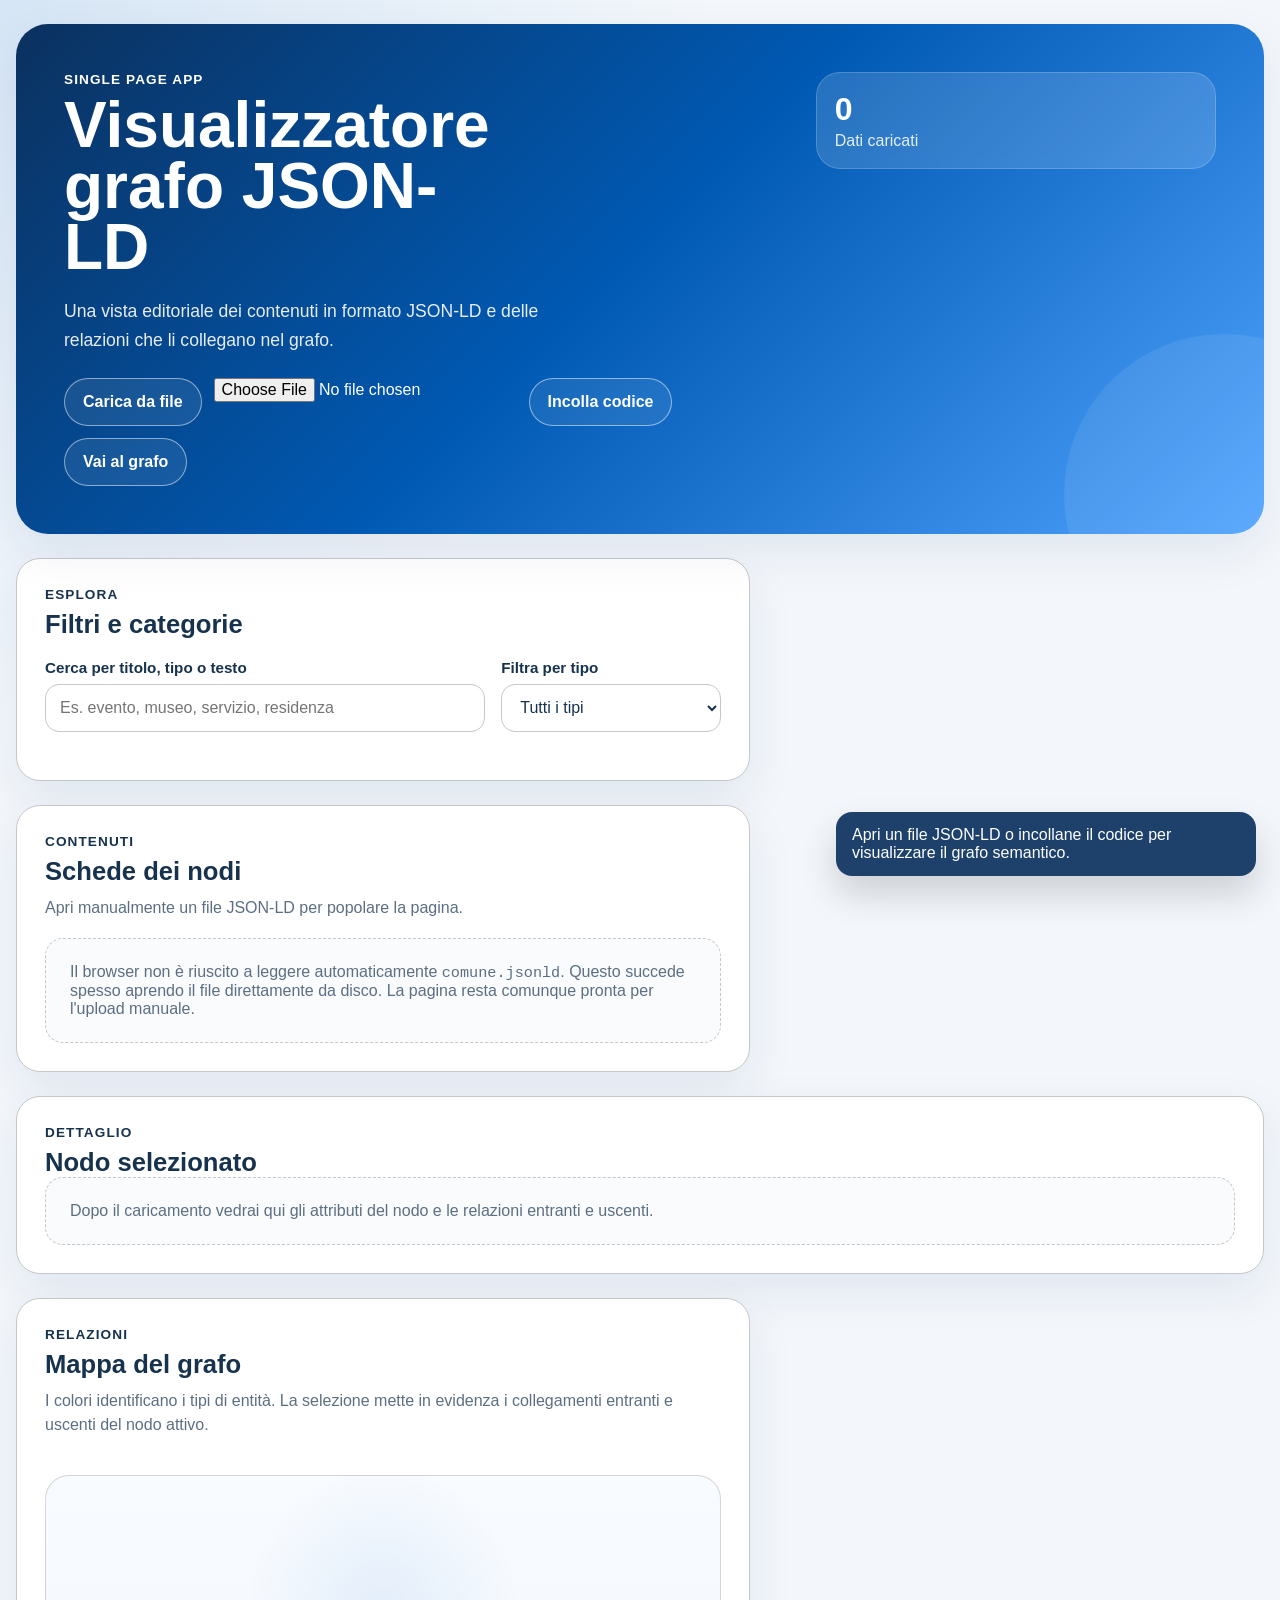
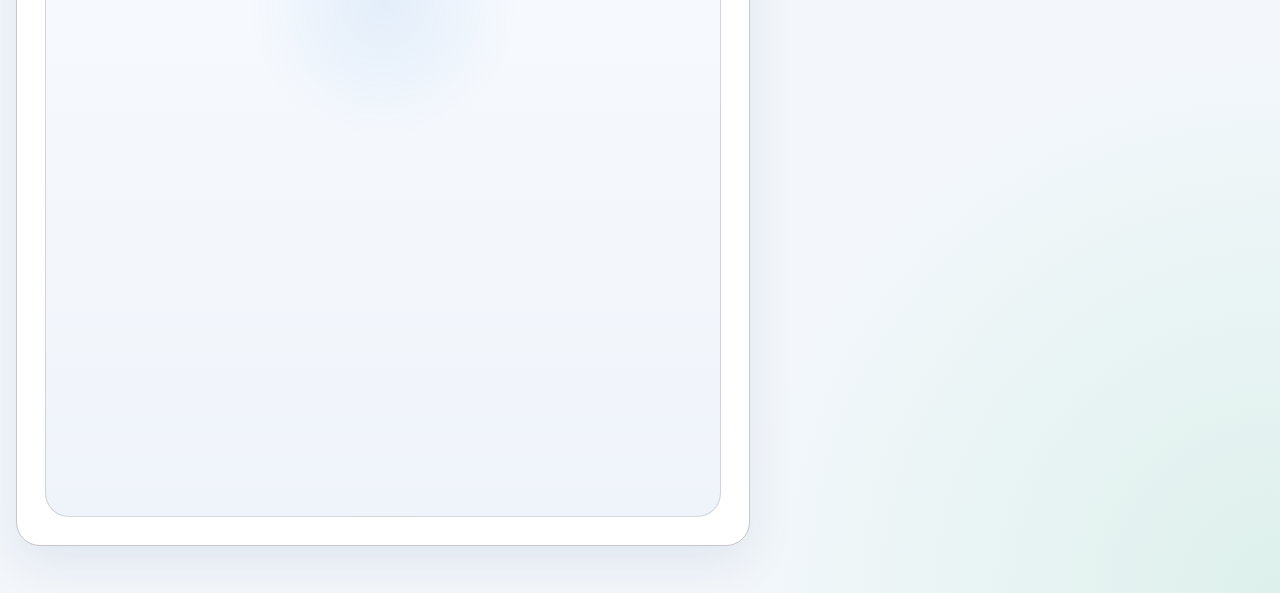
==== index.html @ d9976144 "feat: URL, load from file, paste" ====
<!doctype html>
<html lang="it">
  <head>
    <meta charset="UTF-8" />
    <meta name="viewport" content="width=device-width, initial-scale=1.0" />
    <title>Visualizzatore grafo JSON-LD</title>
    <link rel="stylesheet" href="./styles.css" />
  </head>
  <body>
    <div class="page-shell">
      <header class="hero" aria-labelledby="page-title">
        <div class="hero__content">
          <p class="eyebrow">Single page app</p>
          <h1 id="page-title">Visualizzatore grafo JSON-LD</h1>
          <p class="hero__lead">
            Una vista editoriale dei contenuti in formato JSON-LD e
            delle relazioni che li collegano nel grafo.
          </p>

          <div class="hero__actions">
            <label class="ghost-button" for="file-picker">
              Carica da file
            </label>
            <input
              id="file-picker"
              type="file"
              accept=".json,.jsonld,application/ld+json"
            />
            <button type="button" id="paste-btn" class="ghost-button">Incolla codice</button>
            <a class="ghost-link" href="#graph-panel">Vai al grafo</a>
          </div>
        </div>

        <div class="hero__stats" id="stats-panel" aria-live="polite"></div>
      </header>

      <main class="layout">
        <section class="panel panel--filters" aria-labelledby="filters-title">
          <div class="section-heading">
            <p class="section-kicker">Esplora</p>
            <h2 id="filters-title">Filtri e categorie</h2>
          </div>

          <div class="toolbar">
            <label class="field">
              <span class="field__label">Cerca per titolo, tipo o testo</span>
              <input
                id="search-input"
                type="search"
                placeholder="Es. evento, museo, servizio, residenza"
              />
            </label>

            <label class="field">
              <span class="field__label">Filtra per tipo</span>
              <select id="type-filter">
                <option value="all">Tutti i tipi</option>
              </select>
            </label>
          </div>

          <div class="type-pills" id="type-pills"></div>
        </section>

        <section class="panel panel--list" aria-labelledby="list-title">
          <div class="section-heading">
            <p class="section-kicker">Contenuti</p>
            <h2 id="list-title">Schede dei nodi</h2>
          </div>

          <p class="panel__intro" id="results-summary"></p>
          <ul class="card-grid" id="node-list"></ul>
        </section>

        <section
          class="panel panel--detail"
          aria-labelledby="detail-title"
          id="detail-panel"
        >
          <div class="section-heading">
            <p class="section-kicker">Dettaglio</p>
            <h2 id="detail-title">Nodo selezionato</h2>
          </div>

          <div id="node-detail" class="detail-empty">
            Seleziona una scheda o un nodo nel grafo per vedere attributi e
            collegamenti.
          </div>
        </section>

        <section
          class="panel panel--graph"
          aria-labelledby="graph-title"
          id="graph-panel"
        >
          <div class="section-heading">
            <p class="section-kicker">Relazioni</p>
            <h2 id="graph-title">Mappa del grafo</h2>
          </div>

          <p class="panel__intro">
            I colori identificano i tipi di entità. La selezione mette in
            evidenza i collegamenti entranti e uscenti del nodo attivo.
          </p>

          <div class="graph-legend" id="graph-legend"></div>
          <div class="graph-stage">
            <svg
              id="graph-svg"
              viewBox="0 0 960 640"
              role="img"
              aria-label="Visualizzazione delle connessioni del grafo JSON-LD"
            ></svg>
          </div>
        </section>
      </main>

      <div class="toast" id="app-status" aria-live="polite"></div>

      <dialog id="paste-dialog" class="panel paste-modal" aria-labelledby="paste-modal-title">
        <div class="section-heading">
          <h2 id="paste-modal-title">Incolla JSON-LD</h2>
        </div>
        <p class="panel__intro" style="margin-bottom: 16px;">
          Incollando il codice, verrà compresso e aggiunto all'URL per permetterti di condividerlo facilmente con altri copiando il link.
        </p>
        <textarea id="paste-textarea" rows="12" placeholder="Copia e incolla qui il codice sorgente del JSON-LD..." aria-label="Sorgente JSON-LD"></textarea>
        <div class="paste-modal-actions">
          <button type="button" class="ghost-button ghost-button--dark" id="paste-cancel">Annulla</button>
          <button type="button" class="ghost-button" id="paste-confirm">Carica e Comprimi</button>
        </div>
      </dialog>
    </div>

    <script type="module" src="./app.js"></script>
  </body>
</html>
---- styles.css ----
:root {
  --page-bg: #f3f7fb;
  --panel-bg: #ffffff;
  --panel-border: #c5c7c9;
  --panel-shadow: 0 18px 48px rgba(0, 41, 102, 0.08);
  --text-main: #17324d;
  --text-muted: #5c6f82;
  --accent: #0066cc;
  --accent-strong: #004d99;
  --accent-soft: rgba(0, 102, 204, 0.12);
  --hero-bg: linear-gradient(135deg, #0b315f 0%, #0059b3 48%, #4fa3ff 100%);
  --radius-card: 4px;
  --radius-panel: 24px;
  --spacing-s: 16px;
  --spacing-m: 24px;
  --spacing-l: 40px;
  --spacing-xl: 56px;
  --font-display: "Titillium Web", "Segoe UI", sans-serif;
  --font-body: "Titillium Web", "Segoe UI", sans-serif;
  --font-mono: "Roboto Mono", "SFMono-Regular", monospace;
}

* {
  box-sizing: border-box;
}

html {
  scroll-behavior: smooth;
}

body {
  margin: 0;
  font-family: var(--font-body);
  color: var(--text-main);
  background:
    radial-gradient(circle at top left, rgba(0, 102, 204, 0.12), transparent 28%),
    radial-gradient(circle at bottom right, rgba(121, 210, 166, 0.18), transparent 22%),
    var(--page-bg);
}

button,
input,
select {
  font: inherit;
}

button {
  cursor: pointer;
}

code {
  font-family: var(--font-mono);
  font-size: 0.95em;
}

.page-shell {
  width: min(1440px, calc(100% - 32px));
  margin: 24px auto 48px;
}

.hero {
  display: grid;
  grid-template-columns: minmax(0, 1.6fr) minmax(320px, 0.9fr);
  gap: var(--spacing-l);
  padding: clamp(28px, 4vw, 48px);
  border-radius: 32px;
  color: #ffffff;
  background: var(--hero-bg);
  box-shadow: var(--panel-shadow);
  overflow: hidden;
  position: relative;
}

.hero::after {
  content: "";
  position: absolute;
  inset: auto -120px -120px auto;
  width: 320px;
  height: 320px;
  border-radius: 50%;
  background: rgba(255, 255, 255, 0.08);
}

.hero__content {
  position: relative;
  z-index: 1;
}

.eyebrow,
.section-kicker {
  margin: 0 0 8px;
  font-size: 0.85rem;
  font-weight: 700;
  letter-spacing: 0.08em;
  text-transform: uppercase;
}

.hero h1 {
  margin: 0;
  font-family: var(--font-display);
  font-size: clamp(2.2rem, 5vw, 4.2rem);
  line-height: 0.95;
  max-width: 12ch;
}

.hero__lead {
  margin: 20px 0 0;
  max-width: 54ch;
  font-size: 1.1rem;
  line-height: 1.6;
  color: rgba(255, 255, 255, 0.9);
}

.hero__actions {
  display: flex;
  flex-wrap: wrap;
  gap: 12px;
  margin-top: 24px;
}

.ghost-button.ghost-button--dark {
  border-color: var(--panel-border);
  color: var(--text-main);
  background: transparent;
}

.ghost-button.ghost-button--dark:hover,
.ghost-button.ghost-button--dark:focus-visible {
  background: #f3f7fb;
  border-color: var(--text-muted);
}

.paste-modal {
  max-width: 640px;
  width: calc(100% - 32px);
  margin: auto;
  padding: 32px;
}

.paste-modal::backdrop {
  background: rgba(11, 49, 95, 0.4);
  backdrop-filter: blur(4px);
}

#paste-textarea {
  width: 100%;
  resize: vertical;
  margin-bottom: 24px;
  font-family: var(--font-mono);
  font-size: 0.9rem;
  padding: 16px;
  border: 1px solid var(--panel-border);
  border-radius: 12px;
  background: #f8fbff;
  color: var(--text-main);
  line-height: 1.4;
}

#paste-textarea:focus-visible {
  outline: 3px solid rgba(0, 102, 204, 0.18);
  outline-offset: 2px;
  border-color: var(--accent);
}

.paste-modal-actions {
  display: flex;
  gap: 12px;
  justify-content: flex-end;
}

.paste-modal-actions .ghost-button {
  background: var(--accent);
  border-color: transparent;
}

.paste-modal-actions .ghost-button:hover,
.paste-modal-actions .ghost-button:focus-visible {
  background: var(--accent-strong);
  transform: translateY(-1px);
}

.paste-modal-actions .ghost-button--dark {
  background: transparent;
  border-color: var(--panel-border);
  color: var(--text-main);
}

.paste-modal-actions .ghost-button--dark:hover {
  background: #f8f9fa;
  border-color: #a4abb3;
}

.ghost-button,
.ghost-link {
  display: inline-flex;
  align-items: center;
  justify-content: center;
  min-height: 48px;
  padding: 0 18px;
  border-radius: 999px;
  border: 1px solid rgba(255, 255, 255, 0.5);
  color: #ffffff;
  background: rgba(255, 255, 255, 0.08);
  text-decoration: none;
  font-weight: 600;
  transition:
    transform 180ms ease,
    background 180ms ease,
    border-color 180ms ease;
}

.ghost-button:hover,
.ghost-button:focus-visible,
.ghost-link:hover,
.ghost-link:focus-visible {
  transform: translateY(-1px);
  background: rgba(255, 255, 255, 0.16);
  border-color: rgba(255, 255, 255, 0.85);
}

.hero__stats {
  position: relative;
  z-index: 1;
  display: grid;
  gap: 14px;
  align-content: start;
}

.stat-card {
  padding: 18px;
  border-radius: 24px;
  background: rgba(255, 255, 255, 0.14);
  backdrop-filter: blur(6px);
  border: 1px solid rgba(255, 255, 255, 0.18);
}

.stat-card__value {
  display: block;
  font-size: 2rem;
  font-weight: 700;
}

.stat-card__label {
  display: block;
  margin-top: 4px;
  color: rgba(255, 255, 255, 0.88);
}

.layout {
  display: grid;
  grid-template-columns: minmax(0, 1.2fr) minmax(320px, 0.8fr);
  gap: 24px;
  margin-top: 24px;
}

.panel {
  background: var(--panel-bg);
  border: 1px solid var(--panel-border);
  border-radius: var(--radius-panel);
  box-shadow: var(--panel-shadow);
  padding: 28px;
}

.panel--filters,
.panel--list,
.panel--graph {
  grid-column: 1;
}

.panel--detail {
  grid-column: 1 / -1;
  align-self: start;
}

.section-heading h2 {
  margin: 0;
  font-size: 1.6rem;
}

.panel__intro {
  margin: 10px 0 0;
  color: var(--text-muted);
  line-height: 1.5;
}

.toolbar {
  display: grid;
  grid-template-columns: minmax(0, 1.6fr) minmax(220px, 0.8fr);
  gap: 16px;
  margin-top: 20px;
}

.field {
  display: grid;
  gap: 8px;
}

.field__label {
  font-size: 0.95rem;
  font-weight: 600;
}

.field input,
.field select {
  min-height: 48px;
  padding: 0 14px;
  border: 1px solid var(--panel-border);
  border-radius: 14px;
  background: #ffffff;
  color: var(--text-main);
}

.field input:focus-visible,
.field select:focus-visible {
  outline: 3px solid rgba(0, 102, 204, 0.18);
  outline-offset: 2px;
  border-color: var(--accent);
}

.type-pills,
.graph-legend {
  display: flex;
  flex-wrap: wrap;
  gap: 10px;
  margin-top: 20px;
}

.type-pill,
.legend-chip {
  display: inline-flex;
  align-items: center;
  gap: 10px;
  padding: 10px 14px;
  border-radius: 999px;
  border: 1px solid var(--panel-border);
  background: #f8fbff;
  color: var(--text-main);
}

.legend-chip--flow {
  font-weight: 700;
}

.legend-line {
  display: inline-block;
  width: 18px;
  height: 0;
  border-top: 3px solid currentColor;
  position: relative;
}

.legend-line::after {
  content: "";
  position: absolute;
  right: -2px;
  top: -5px;
  border-top: 5px solid transparent;
  border-bottom: 5px solid transparent;
  border-left: 8px solid currentColor;
}

.legend-chip--incoming {
  color: #c62828;
}

.legend-chip--outgoing {
  color: #00796b;
}

.legend-chip--neutral {
  color: #5c6f82;
}

.type-pill {
  transition:
    transform 160ms ease,
    border-color 160ms ease,
    box-shadow 160ms ease;
}

.type-pill:hover,
.type-pill:focus-visible,
.type-pill.is-active {
  transform: translateY(-1px);
  border-color: var(--accent);
  box-shadow: 0 10px 24px rgba(0, 102, 204, 0.12);
}

.swatch {
  width: 12px;
  height: 12px;
  border-radius: 50%;
  flex: none;
}

#results-summary {
  margin: 10px 0 18px;
  color: var(--text-muted);
}

.card-grid {
  display: grid;
  grid-template-columns: repeat(auto-fit, minmax(240px, 1fr));
  gap: 16px;
  list-style: none;
  padding: 0;
  margin: 0;
}

.entity-card {
  display: grid;
  gap: 14px;
  width: 100%;
  min-height: 210px;
  padding: 20px;
  border: 1px solid var(--panel-border);
  border-top-width: 6px;
  border-radius: 18px;
  background: #ffffff;
  text-align: left;
  color: var(--text-main);
  transition:
    transform 180ms ease,
    box-shadow 180ms ease,
    border-color 180ms ease;
}

.entity-card:hover,
.entity-card:focus-visible,
.entity-card.is-selected {
  transform: translateY(-2px);
  box-shadow: 0 18px 32px rgba(23, 50, 77, 0.12);
  border-color: rgba(0, 102, 204, 0.35);
}

.entity-card__eyebrow {
  display: flex;
  align-items: center;
  gap: 10px;
  font-size: 0.9rem;
  color: var(--text-muted);
}

.entity-card__title {
  margin: 0;
  font-size: 1.22rem;
  line-height: 1.2;
}

.entity-card__summary {
  margin: 0;
  color: var(--text-muted);
  line-height: 1.55;
}

.entity-card__meta {
  display: flex;
  flex-wrap: wrap;
  gap: 8px;
  margin-top: auto;
}

.meta-chip {
  display: inline-flex;
  align-items: center;
  min-height: 32px;
  padding: 0 10px;
  border-radius: 999px;
  background: #eef4fb;
  color: var(--text-main);
  font-size: 0.88rem;
}

.detail-empty,
.empty-state {
  padding: 24px;
  border: 1px dashed var(--panel-border);
  border-radius: 18px;
  color: var(--text-muted);
  background: #f9fbfd;
}

.detail-header {
  display: grid;
  gap: 10px;
}

.detail-header h3 {
  margin: 0;
  font-size: 1.6rem;
  line-height: 1.15;
}

.detail-header code {
  color: var(--text-muted);
  word-break: break-all;
}

.detail-header__top {
  display: flex;
  align-items: center;
  justify-content: space-between;
  gap: 12px;
}

.source-toggle {
  display: inline-flex;
  align-items: center;
  padding: 5px 11px;
  border-radius: 999px;
  border: 1px solid var(--panel-border);
  background: #f0f4fa;
  color: var(--text-muted);
  font-family: var(--font-mono);
  font-size: 0.82rem;
  font-weight: 700;
  white-space: nowrap;
  transition:
    background 160ms ease,
    color 160ms ease,
    border-color 160ms ease;
}

.source-toggle:hover,
.source-toggle:focus-visible {
  background: #e0eaf8;
  border-color: var(--accent);
  color: var(--accent-strong);
}

.source-toggle.is-active {
  background: var(--accent);
  border-color: var(--accent);
  color: #ffffff;
}

.source-box {
  background: #0b1829;
  border-color: #1e2f45;
}

.source-box h4 {
  color: rgba(255, 255, 255, 0.55);
}

.source-pre {
  margin: 0;
  padding: 0;
  font-family: var(--font-mono);
  font-size: 0.82rem;
  line-height: 1.65;
  color: #a8d8ea;
  white-space: pre-wrap;
  word-break: break-all;
  overflow-x: hidden;
  max-height: 420px;
  overflow-y: auto;
}

.rel-card__band {
  flex-direction: column;
  gap: 6px;
}

.predicate-link {
  font-size: 0.85rem;
  font-weight: 600;
  color: var(--accent-strong);
  text-align: center;
  line-height: 1.25;
  text-decoration: none;
}

.predicate-link:hover,
.predicate-link:focus-visible {
  text-decoration: underline;
}

.term-link-icon {
  display: inline-block;
  margin-left: 4px;
  font-size: 0.8em;
  opacity: 0.55;
  text-decoration: none;
  vertical-align: middle;
  transition: opacity 150ms ease;
}

.term-link-icon:hover,
.term-link-icon:focus-visible {
  opacity: 1;
  text-decoration: none;
}

.source-toggle--inline {
  padding: 3px 7px;
  font-size: 0.74rem;
  margin-top: 2px;
}

.rel-card__source {
  border-top: 1px solid #1e2f45;
  background: #0b1829;
  border-radius: 0 0 12px 12px;
  padding: 12px 16px;
}

.rel-card__source .source-pre {
  max-height: 240px;
}

.detail-flow-summary {
  display: flex;
  flex-wrap: wrap;
  gap: 10px;
}

.flow-chip {
  display: inline-flex;
  align-items: center;
  min-height: 34px;
  padding: 0 12px;
  border-radius: 999px;
  font-weight: 700;
  font-size: 0.9rem;
}

.flow-chip--incoming {
  color: #8e1e1e;
  background: rgba(198, 40, 40, 0.1);
}

.flow-chip--outgoing {
  color: #00695c;
  background: rgba(0, 121, 107, 0.12);
}

.detail-sections {
  display: grid;
  gap: 18px;
  margin-top: 20px;
}

.detail-box {
  padding: 18px;
  border-radius: 18px;
  background: #f8fbff;
  border: 1px solid rgba(197, 199, 201, 0.7);
}

.detail-box h4 {
  margin: 0 0 12px;
  font-size: 1rem;
}

.kv-list,
.relation-list {
  display: grid;
  gap: 10px;
  margin: 0;
}

.kv-item {
  display: grid;
  gap: 4px;
  padding-bottom: 10px;
  border-bottom: 1px solid rgba(197, 199, 201, 0.6);
}

.kv-item:last-child,
.relation-item:last-child {
  padding-bottom: 0;
  border-bottom: 0;
}

.kv-key,
.relation-predicate {
  font-weight: 700;
}

.kv-value,
.relation-target {
  color: var(--text-muted);
  line-height: 1.5;
}

.relation-item {
  display: grid;
  gap: 4px;
  padding-bottom: 10px;
  border-bottom: 1px solid rgba(197, 199, 201, 0.6);
}

.smart-viewer {
  display: grid;
  grid-template-columns: 1fr 1.4fr 1fr;
  gap: 24px;
  align-items: start;
  margin-top: 16px;
}

.smart-column h4 {
  margin: 0 0 16px;
  font-size: 1rem;
}

.relation-cards {
  display: flex;
  flex-direction: column;
  gap: 12px;
}

.rel-card {
  background: #ffffff;
  border: 1px solid var(--panel-border);
  border-radius: 12px;
  overflow: hidden;
  transition: box-shadow 150ms ease;
}

.rel-card--incoming {
  border-right-width: 6px;
  border-left-width: 1px;
}

.rel-card--outgoing {
  border-left-width: 6px;
  border-right-width: 1px;
}

.rel-card:hover {
  box-shadow: 0 6px 16px rgba(0, 0, 0, 0.06);
}

.rel-card__summary {
  padding: 0;
  cursor: pointer;
  list-style: none; /* Hide default arrow */
  display: flex;
  align-items: stretch;
  min-height: 60px;
}

.rel-card__summary::-webkit-details-marker {
  display: none;
}

.rel-card__main {
  flex: 1 1 auto;
  padding: 12px 16px;
  display: flex;
  flex-direction: column;
  justify-content: center;
  gap: 2px;
}

.rel-card__header {
  display: flex;
  flex-wrap: wrap;
  align-items: baseline;
  gap: 6px;
}

.rel-card--outgoing .rel-card__header {
  justify-content: flex-end;
}

.rel-card__title {
  font-weight: 700;
  font-size: 1.05rem;
  color: var(--text-main);
}

button.relation-button.rel-card__title {
  background: transparent;
  border: none;
  padding: 0;
  font-family: inherit;
  cursor: pointer;
  text-align: inherit;
}

button.relation-button.rel-card__title:hover,
button.relation-button.rel-card__title:focus-visible {
  text-decoration: underline;
  color: var(--accent-strong);
}

.rel-card__type {
  font-size: 0.82rem;
  color: var(--text-muted);
}

.rel-card__band {
  flex: 0 0 auto;
  min-width: 110px;
  max-width: 140px;
  padding: 12px;
  display: flex;
  align-items: center;
  justify-content: center;
  background: #f8f9fa;
  border-left: 1px solid var(--panel-border);
}

.rel-card--outgoing .rel-card__band {
  border-left: none;
  border-right: 1px solid var(--panel-border);
}

.rel-card__predicate {
  font-size: 0.85rem;
  font-weight: 600;
  color: #17324d;
  text-align: center;
  line-height: 1.25;
}

.rel-card__desc {
  margin: 6px 0 0;
  font-size: 0.88rem;
  color: var(--text-muted);
  line-height: 1.45;
  display: -webkit-box;
  -webkit-line-clamp: 2;
  line-clamp: 2;
  -webkit-box-orient: vertical;
  overflow: hidden;
  text-align: left;
}

.rel-card--outgoing .rel-card__desc {
  text-align: right;
}

.rel-card.is-expanded .rel-card__desc {
  -webkit-line-clamp: unset;
  line-clamp: unset;
}

@keyframes slideInFromLeft {
  from { opacity: 0; transform: translateX(-20px); }
  to { opacity: 1; transform: translateX(0); }
}

@keyframes slideInFromRight {
  from { opacity: 0; transform: translateX(20px); }
  to { opacity: 1; transform: translateX(0); }
}

.slide-from-left {
  animation: slideInFromLeft 300ms cubic-bezier(0.2, 0.8, 0.2, 1);
}

.slide-from-right {
  animation: slideInFromRight 300ms cubic-bezier(0.2, 0.8, 0.2, 1);
}

.relation-button {
  display: inline-flex;
  padding: 0;
  border: 0;
  background: transparent;
  color: var(--accent-strong);
  text-align: left;
  font-weight: 600;
}

.relation-button:hover,
.relation-button:focus-visible {
  text-decoration: underline;
}

.graph-stage {
  margin-top: 18px;
  border-radius: 24px;
  overflow: hidden;
  border: 1px solid rgba(197, 199, 201, 0.7);
  background:
    radial-gradient(circle at 50% 20%, rgba(0, 102, 204, 0.08), transparent 22%),
    linear-gradient(180deg, #f8fbff 0%, #eff4fa 100%);
}

#graph-svg {
  display: block;
  width: 100%;
  height: auto;
  min-height: 640px;
}

.graph-link {
  stroke: rgba(92, 111, 130, 0.35);
  stroke-width: 1.2;
  transition:
    opacity 150ms ease,
    stroke 150ms ease,
    stroke-width 150ms ease;
}

.graph-link.is-dimmed,
.graph-node.is-dimmed {
  opacity: 0.12;
}

.graph-link.is-highlighted {
  stroke: rgba(0, 102, 204, 0.85);
  stroke-width: 2.4;
}

.graph-link--incoming {
  stroke: #c62828;
}

.graph-link--outgoing {
  stroke: #00796b;
}

.graph-link--neutral {
  stroke: rgba(92, 111, 130, 0.35);
}

.graph-node {
  transition: opacity 150ms ease;
}

.graph-node__circle {
  stroke: #ffffff;
  stroke-width: 3;
  transition:
    r 150ms ease,
    stroke 150ms ease,
    stroke-width 150ms ease,
    filter 150ms ease;
}

.graph-node__circle.is-selected {
  stroke: #0b315f;
  stroke-width: 4;
  filter: drop-shadow(0 0 0.7rem rgba(0, 89, 179, 0.28));
}

.graph-node--incoming .graph-node__circle {
  stroke: rgba(198, 40, 40, 0.7);
  stroke-width: 3.5;
}

.graph-node--outgoing .graph-node__circle {
  stroke: rgba(0, 121, 107, 0.72);
  stroke-width: 3.5;
}

.graph-node--both .graph-node__circle {
  stroke: #6a1b9a;
  stroke-width: 4;
}

.graph-node__label {
  font-family: var(--font-body);
  font-size: 12px;
  fill: var(--text-main);
  paint-order: stroke;
  stroke: rgba(255, 255, 255, 0.92);
  stroke-width: 4px;
  stroke-linejoin: round;
}

.toast {
  position: fixed;
  right: 24px;
  bottom: 24px;
  max-width: 420px;
  padding: 14px 16px;
  border-radius: 16px;
  background: rgba(11, 49, 95, 0.92);
  color: #ffffff;
  box-shadow: 0 18px 36px rgba(0, 0, 0, 0.16);
  opacity: 0;
  transform: translateY(12px);
  pointer-events: none;
  transition:
    opacity 180ms ease,
    transform 180ms ease;
}

.toast.is-visible {
  opacity: 1;
  transform: translateY(0);
}

@media (max-width: 1120px) {
  .layout {
    grid-template-columns: 1fr;
  }

  .panel--filters,
  .panel--list,
  .panel--detail,
  .panel--graph {
    grid-column: auto;
    grid-row: auto;
  }

  .panel--detail {
    position: static;
  }

  .smart-viewer {
    grid-template-columns: 1fr;
  }
}

@media (max-width: 880px) {
  .page-shell {
    width: min(100% - 20px, 1440px);
    margin-top: 10px;
  }

  .hero {
    grid-template-columns: 1fr;
    gap: 24px;
    border-radius: 28px;
  }

  .toolbar {
    grid-template-columns: 1fr;
  }

  .panel {
    padding: 22px;
    border-radius: 22px;
  }

  #graph-svg {
    min-height: 520px;
  }
}
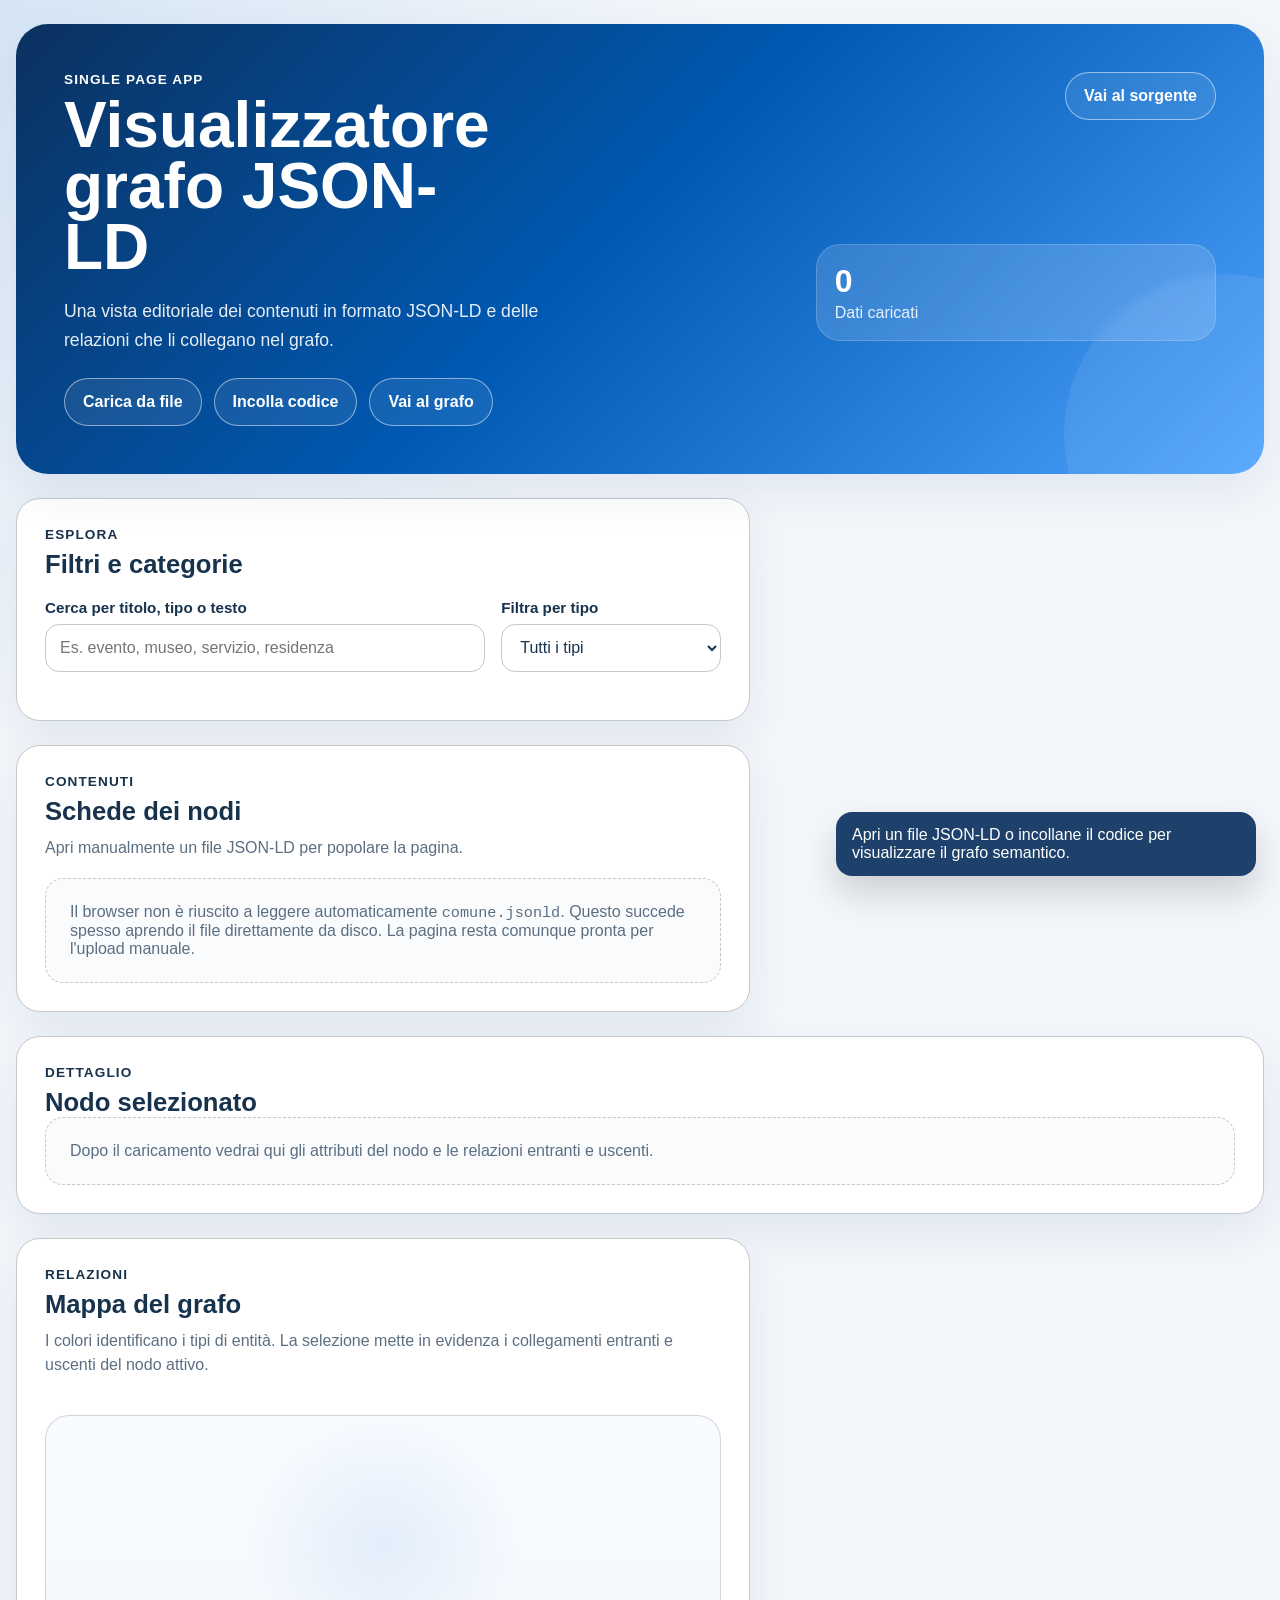
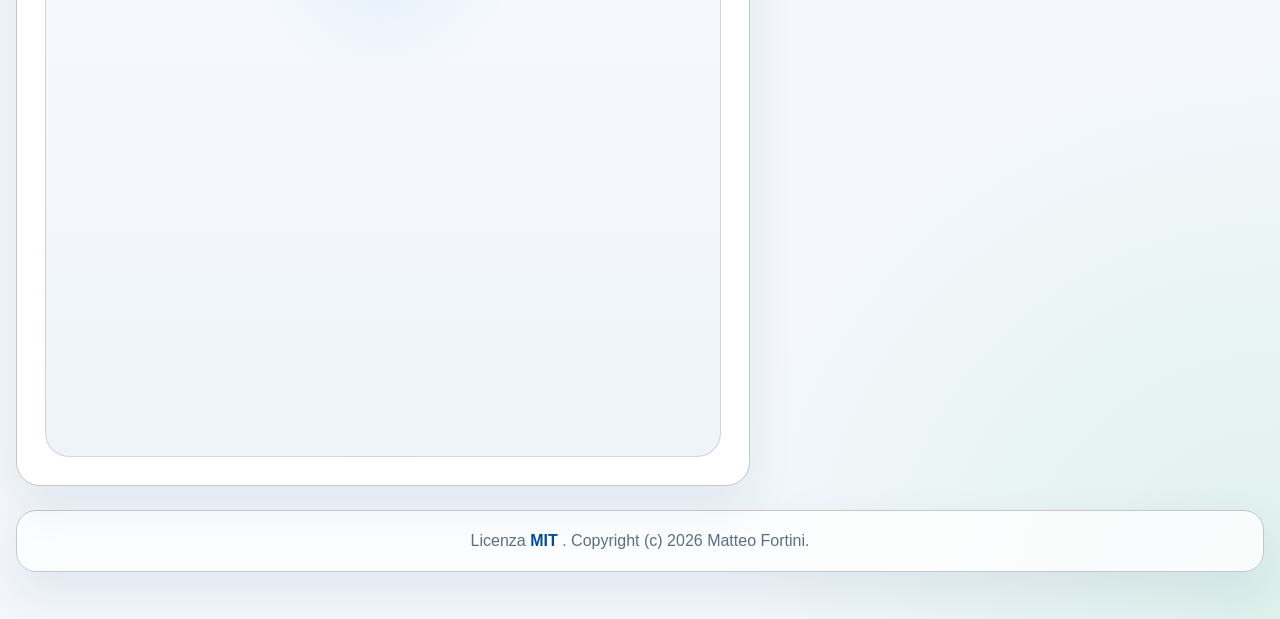
==== commit 69e50188: "fix: source link" ====
--- a/index.html
+++ b/index.html
@@ -9,6 +9,18 @@
   <body>
     <div class="page-shell">
       <header class="hero" aria-labelledby="page-title">
+        <div class="hero__topbar">
+          <a
+            class="ghost-link hero__github-link"
+            href="https://github.com/mfortini/JSON-LD-viz"
+            target="_blank"
+            rel="noreferrer"
+            aria-label="Apri il repository GitHub del progetto"
+          >
+            Vai al sorgente
+          </a>
+        </div>
+
         <div class="hero__content">
           <p class="eyebrow">Single page app</p>
           <h1 id="page-title">Visualizzatore grafo JSON-LD</h1>
@@ -115,6 +127,14 @@
         </section>
       </main>
 
+      <footer class="site-footer">
+        <p class="site-footer__license">
+          Licenza
+          <a href="./LICENSE" target="_blank" rel="noreferrer">MIT</a>
+          . Copyright (c) 2026 Matteo Fortini.
+        </p>
+      </footer>
+
       <div class="toast" id="app-status" aria-live="polite"></div>
 
       <dialog id="paste-dialog" class="panel paste-modal" aria-labelledby="paste-modal-title">
--- a/styles.css
+++ b/styles.css
@@ -61,6 +61,9 @@
 .hero {
   display: grid;
   grid-template-columns: minmax(0, 1.6fr) minmax(320px, 0.9fr);
+  grid-template-areas:
+    "content topbar"
+    "content stats";
   gap: var(--spacing-l);
   padding: clamp(28px, 4vw, 48px);
   border-radius: 32px;
@@ -71,6 +74,14 @@
   position: relative;
 }
 
+.hero__topbar {
+  grid-area: topbar;
+  position: relative;
+  justify-self: end;
+  align-self: start;
+  z-index: 2;
+}
+
 .hero::after {
   content: "";
   position: absolute;
@@ -82,8 +93,14 @@
 }
 
 .hero__content {
+  grid-area: content;
   position: relative;
   z-index: 1;
+}
+
+.hero__github-link {
+  min-height: 48px;
+  padding: 0 18px;
 }
 
 .eyebrow,
@@ -116,6 +133,18 @@
   flex-wrap: wrap;
   gap: 12px;
   margin-top: 24px;
+}
+
+#file-picker {
+  position: absolute;
+  width: 1px;
+  height: 1px;
+  padding: 0;
+  margin: -1px;
+  overflow: hidden;
+  clip: rect(0, 0, 0, 0);
+  white-space: nowrap;
+  border: 0;
 }
 
 .ghost-button.ghost-button--dark {
@@ -219,6 +248,7 @@
 }
 
 .hero__stats {
+  grid-area: stats;
   position: relative;
   z-index: 1;
   display: grid;
@@ -251,6 +281,33 @@
   grid-template-columns: minmax(0, 1.2fr) minmax(320px, 0.8fr);
   gap: 24px;
   margin-top: 24px;
+}
+
+.site-footer {
+  margin-top: 24px;
+  padding: 18px 24px;
+  border: 1px solid var(--panel-border);
+  border-radius: 20px;
+  background: rgba(255, 255, 255, 0.8);
+  box-shadow: var(--panel-shadow);
+}
+
+.site-footer__license {
+  margin: 0;
+  color: var(--text-muted);
+  line-height: 1.5;
+  text-align: center;
+}
+
+.site-footer__license a {
+  color: var(--accent-strong);
+  font-weight: 700;
+  text-decoration: none;
+}
+
+.site-footer__license a:hover,
+.site-footer__license a:focus-visible {
+  text-decoration: underline;
 }
 
 .panel {
@@ -1017,8 +1074,16 @@
 
   .hero {
     grid-template-columns: 1fr;
+    grid-template-areas:
+      "topbar"
+      "content"
+      "stats";
     gap: 24px;
     border-radius: 28px;
+  }
+
+  .hero__topbar {
+    justify-self: end;
   }
 
   .toolbar {
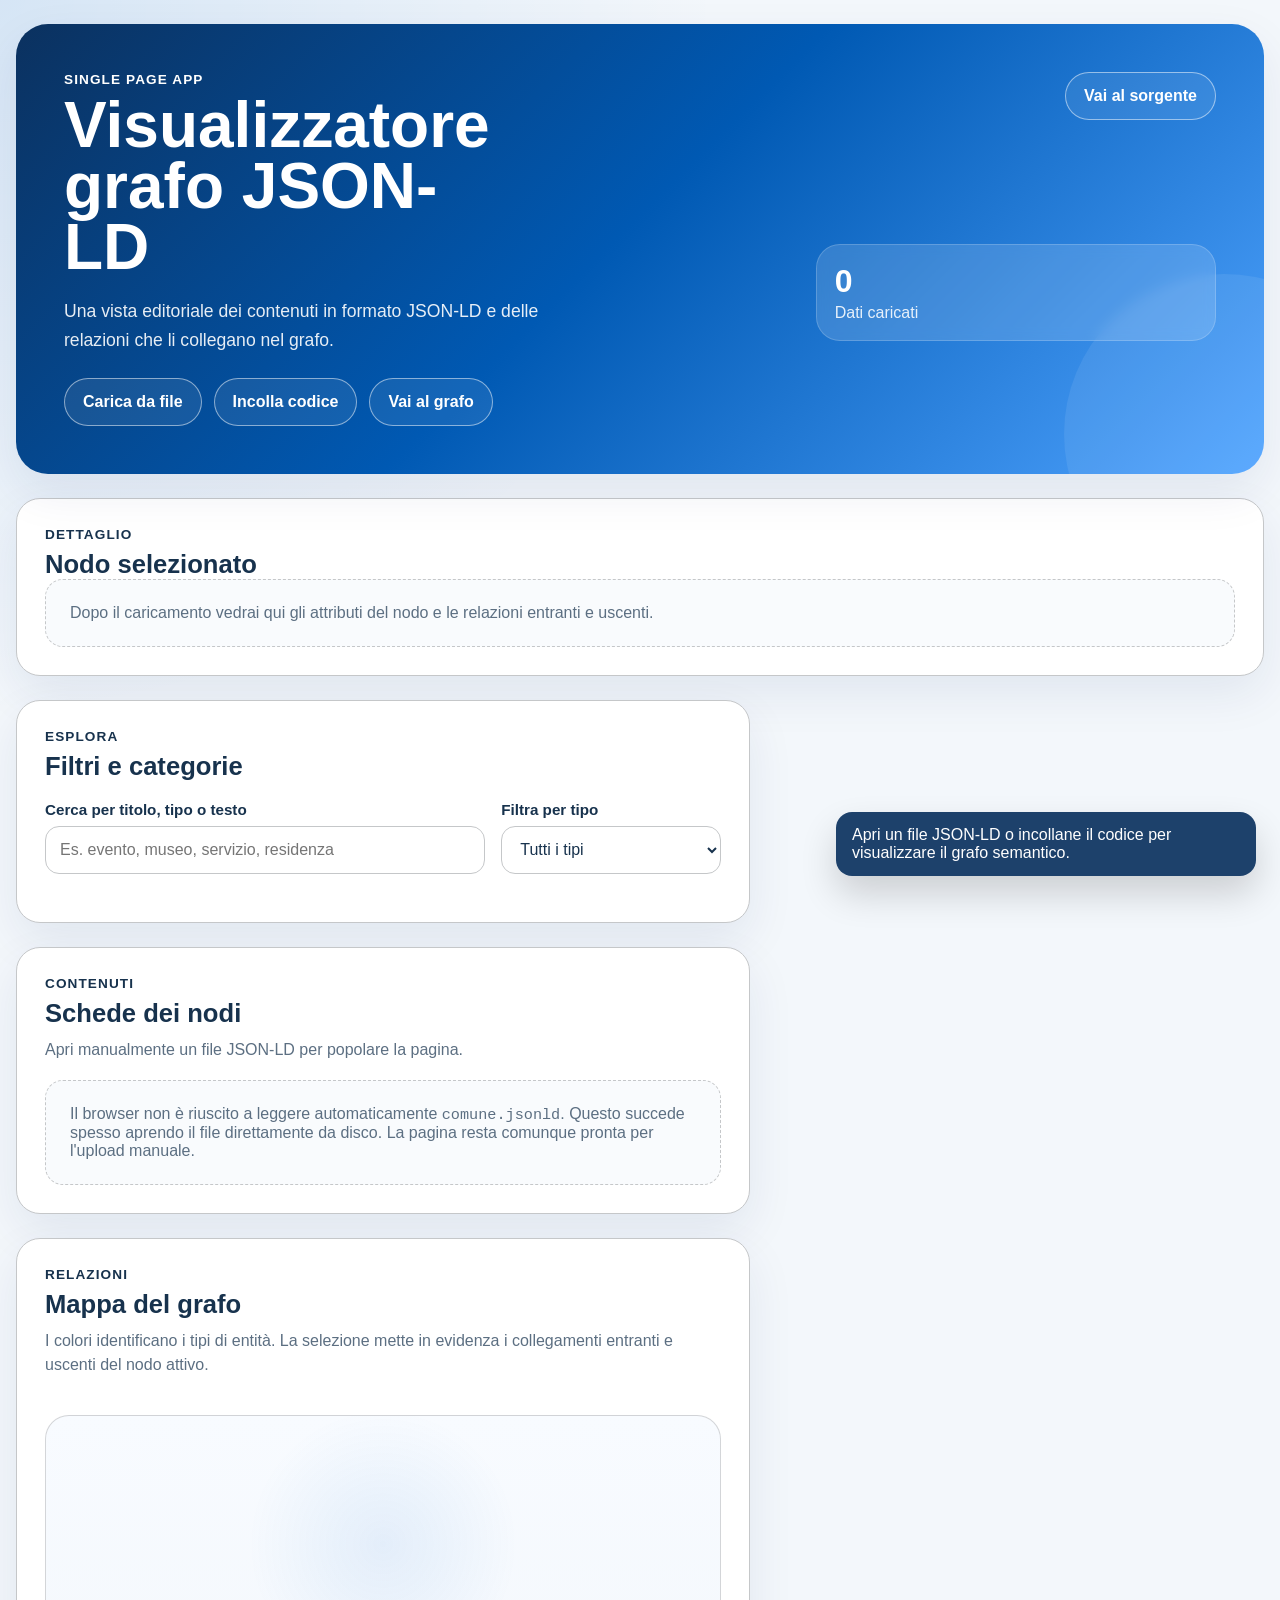
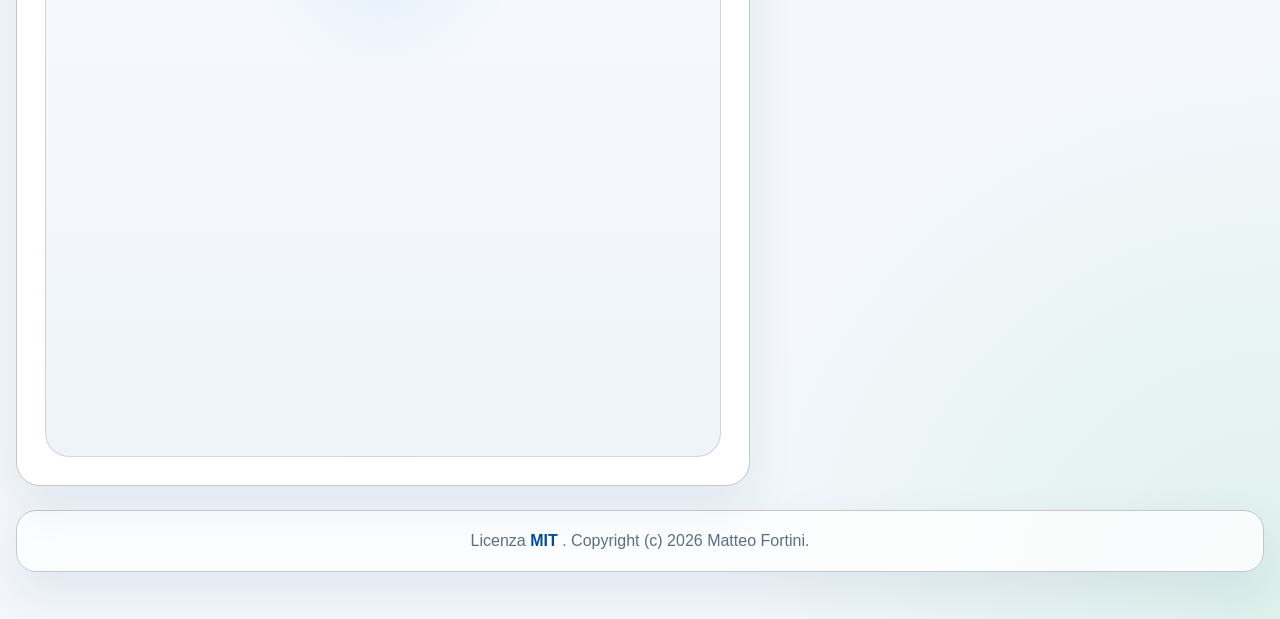
==== commit 6a018f4c: "feat: move dettaglio" ====
--- a/index.html
+++ b/index.html
@@ -47,6 +47,22 @@
       </header>
 
       <main class="layout">
+        <section
+          class="panel panel--detail"
+          aria-labelledby="detail-title"
+          id="detail-panel"
+        >
+          <div class="section-heading">
+            <p class="section-kicker">Dettaglio</p>
+            <h2 id="detail-title">Nodo selezionato</h2>
+          </div>
+
+          <div id="node-detail" class="detail-empty">
+            Seleziona una scheda o un nodo nel grafo per vedere attributi e
+            collegamenti.
+          </div>
+        </section>
+
         <section class="panel panel--filters" aria-labelledby="filters-title">
           <div class="section-heading">
             <p class="section-kicker">Esplora</p>
@@ -82,22 +98,6 @@
 
           <p class="panel__intro" id="results-summary"></p>
           <ul class="card-grid" id="node-list"></ul>
-        </section>
-
-        <section
-          class="panel panel--detail"
-          aria-labelledby="detail-title"
-          id="detail-panel"
-        >
-          <div class="section-heading">
-            <p class="section-kicker">Dettaglio</p>
-            <h2 id="detail-title">Nodo selezionato</h2>
-          </div>
-
-          <div id="node-detail" class="detail-empty">
-            Seleziona una scheda o un nodo nel grafo per vedere attributi e
-            collegamenti.
-          </div>
         </section>
 
         <section
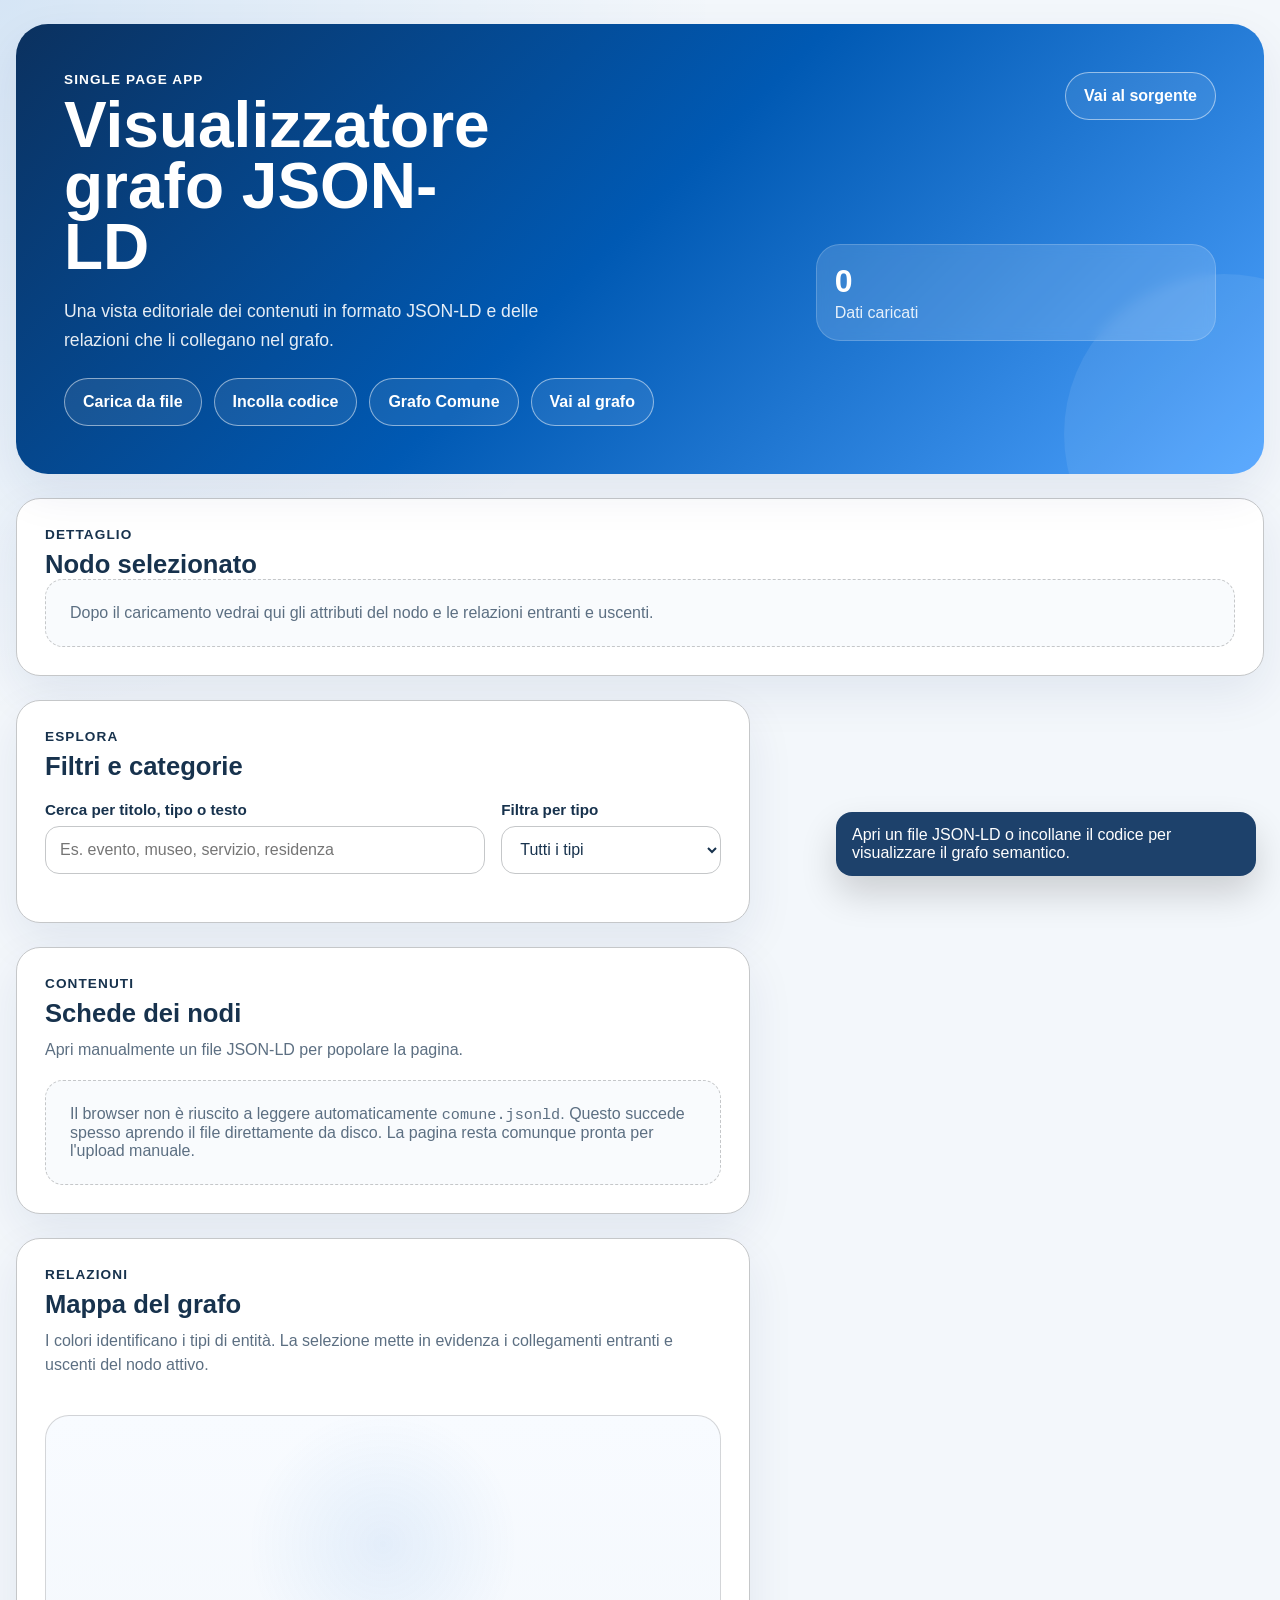
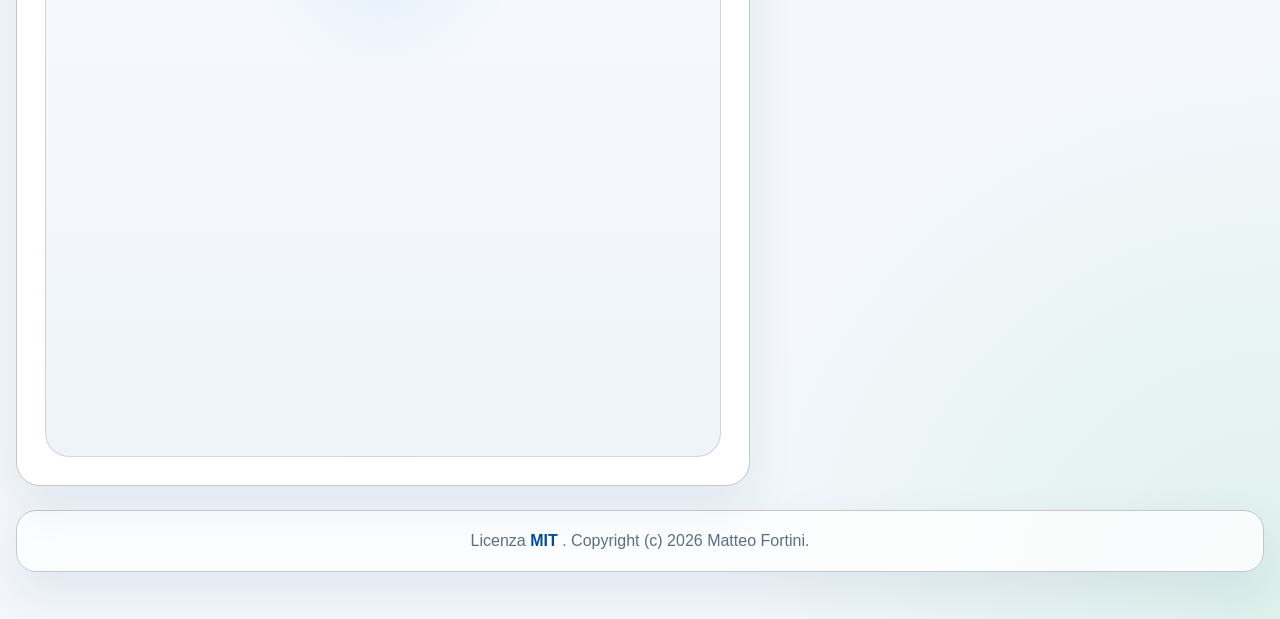
==== commit c1e4a48f: "Viz per dati Comune" ====
--- a/index.html
+++ b/index.html
@@ -39,6 +39,7 @@
               accept=".json,.jsonld,application/ld+json"
             />
             <button type="button" id="paste-btn" class="ghost-button">Incolla codice</button>
+            <a class="ghost-link" href="./comune.html">Grafo Comune</a>
             <a class="ghost-link" href="#graph-panel">Vai al grafo</a>
           </div>
         </div>
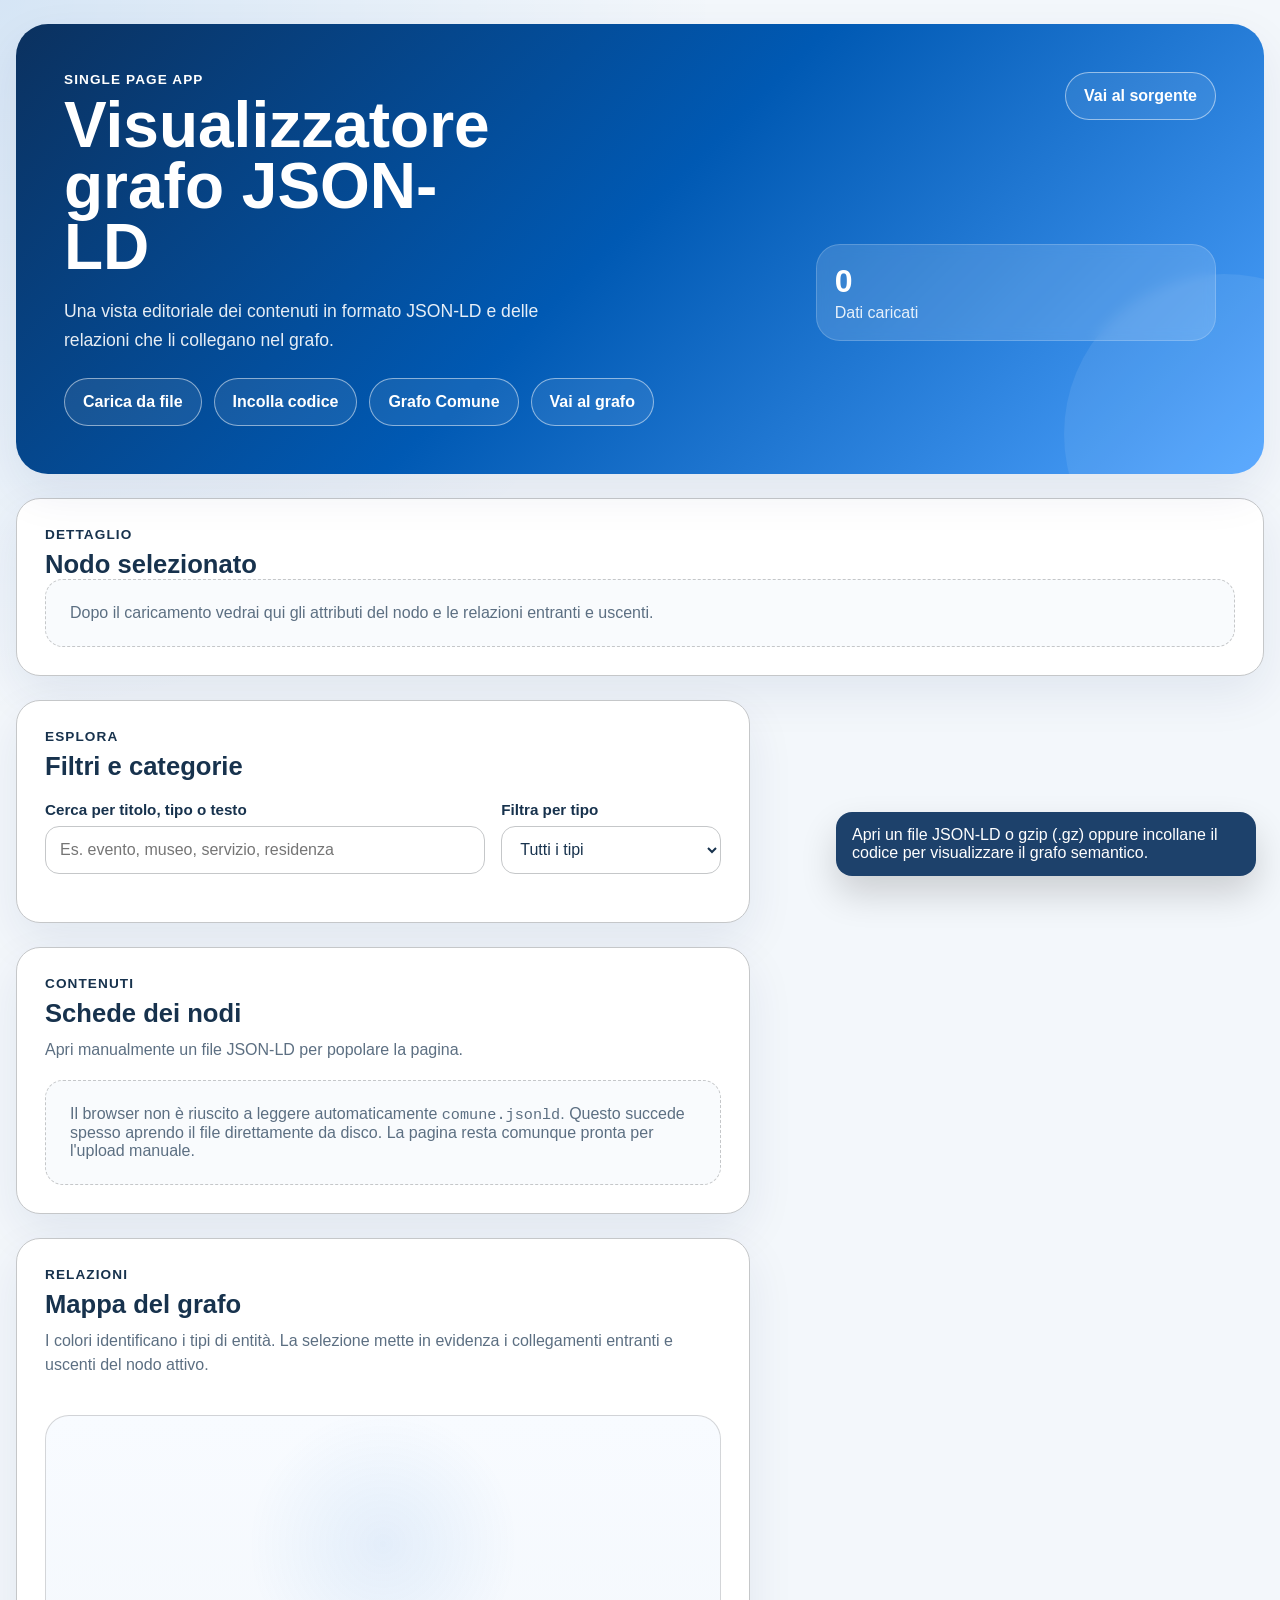
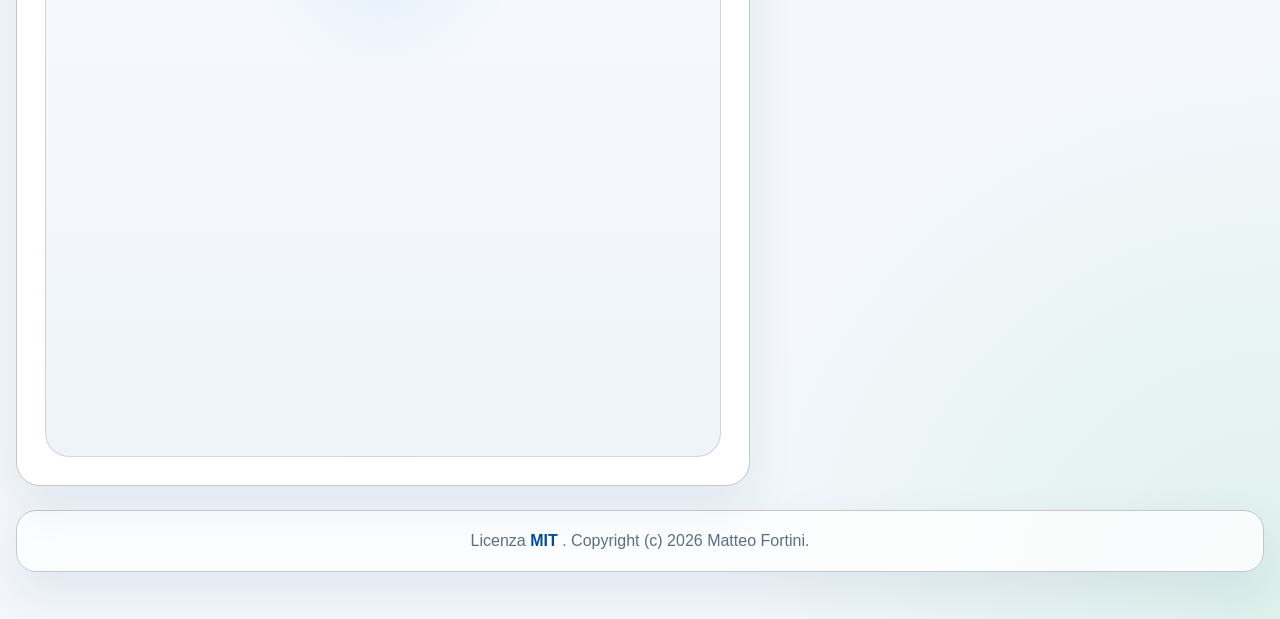
==== commit b5c12d86: "feat: supporta caricamento grafi compressi in gzip Aggiunge un modulo condiviso che decomprime .gz v" ====
--- a/index.html
+++ b/index.html
@@ -36,7 +36,7 @@
             <input
               id="file-picker"
               type="file"
-              accept=".json,.jsonld,application/ld+json"
+              accept=".json,.jsonld,.json.gz,.gz,application/ld+json,application/gzip"
             />
             <button type="button" id="paste-btn" class="ghost-button">Incolla codice</button>
             <a class="ghost-link" href="./comune.html">Grafo Comune</a>
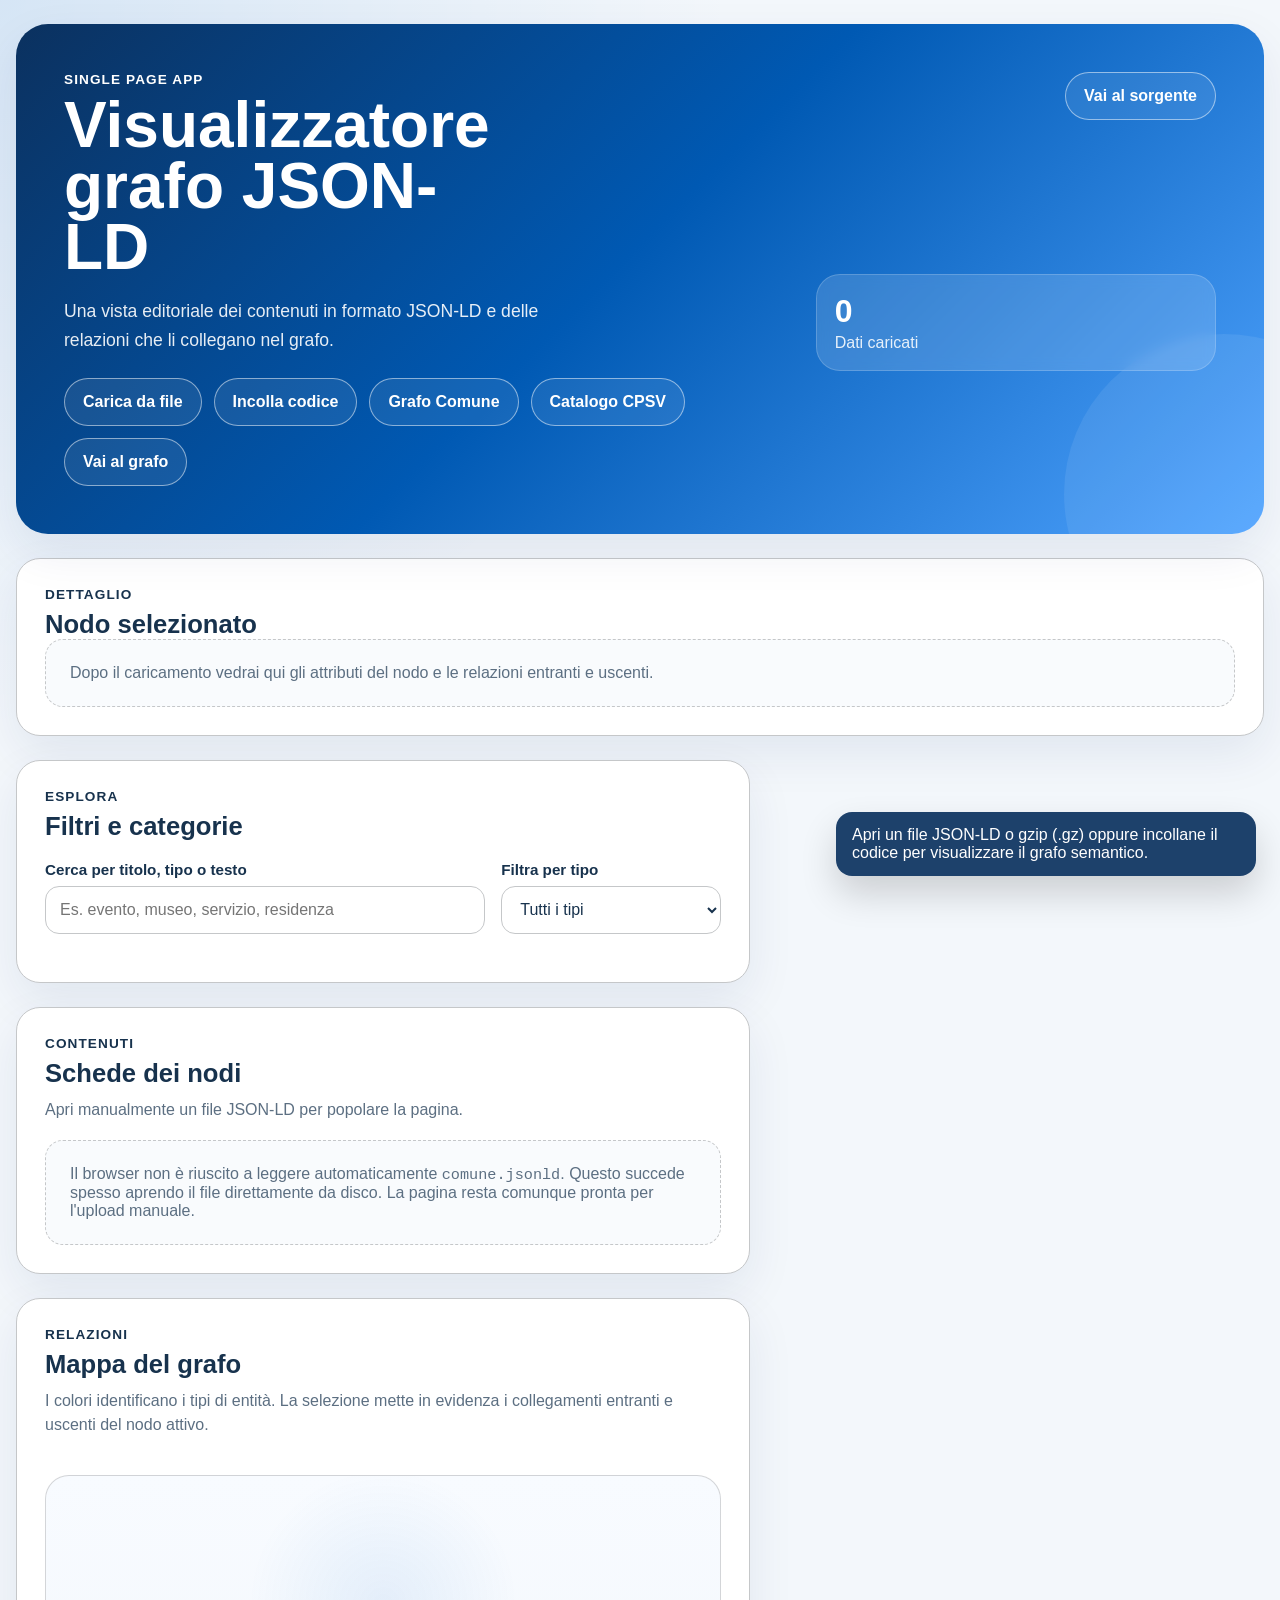
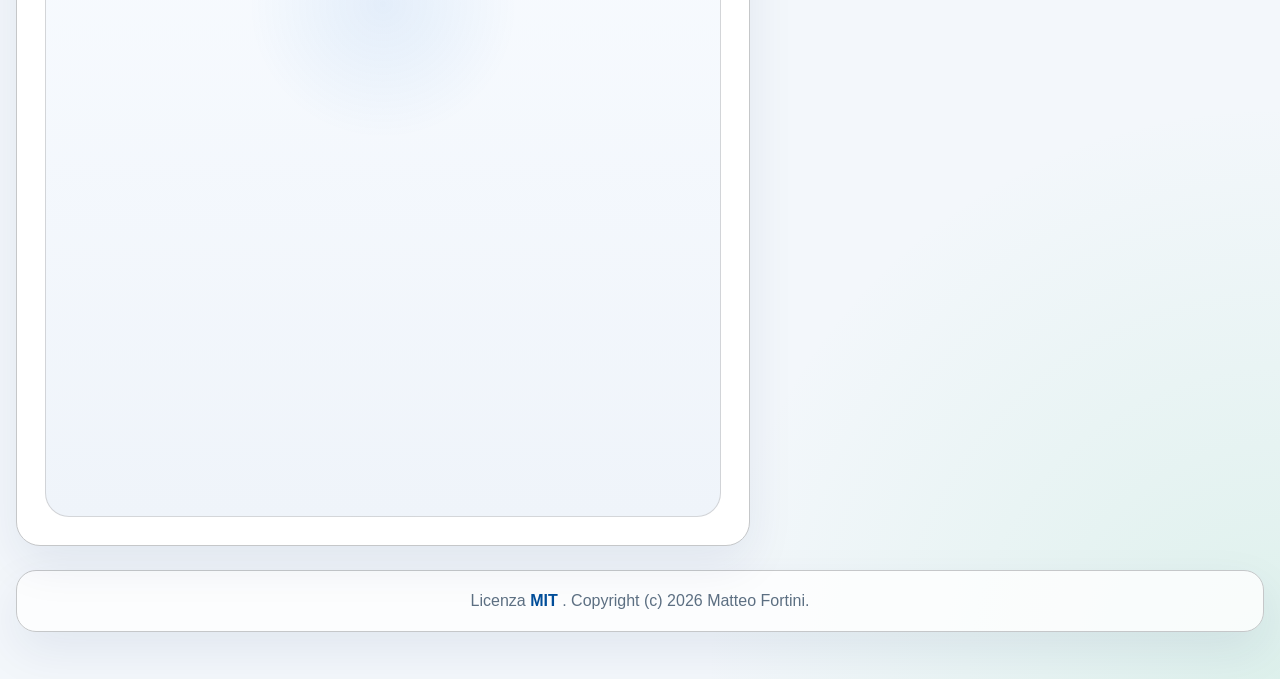
==== commit 16628146: "cpsv" ====
--- a/index.html
+++ b/index.html
@@ -40,6 +40,7 @@
             />
             <button type="button" id="paste-btn" class="ghost-button">Incolla codice</button>
             <a class="ghost-link" href="./comune.html">Grafo Comune</a>
+            <a class="ghost-link" href="./cpsv.html">Catalogo CPSV</a>
             <a class="ghost-link" href="#graph-panel">Vai al grafo</a>
           </div>
         </div>
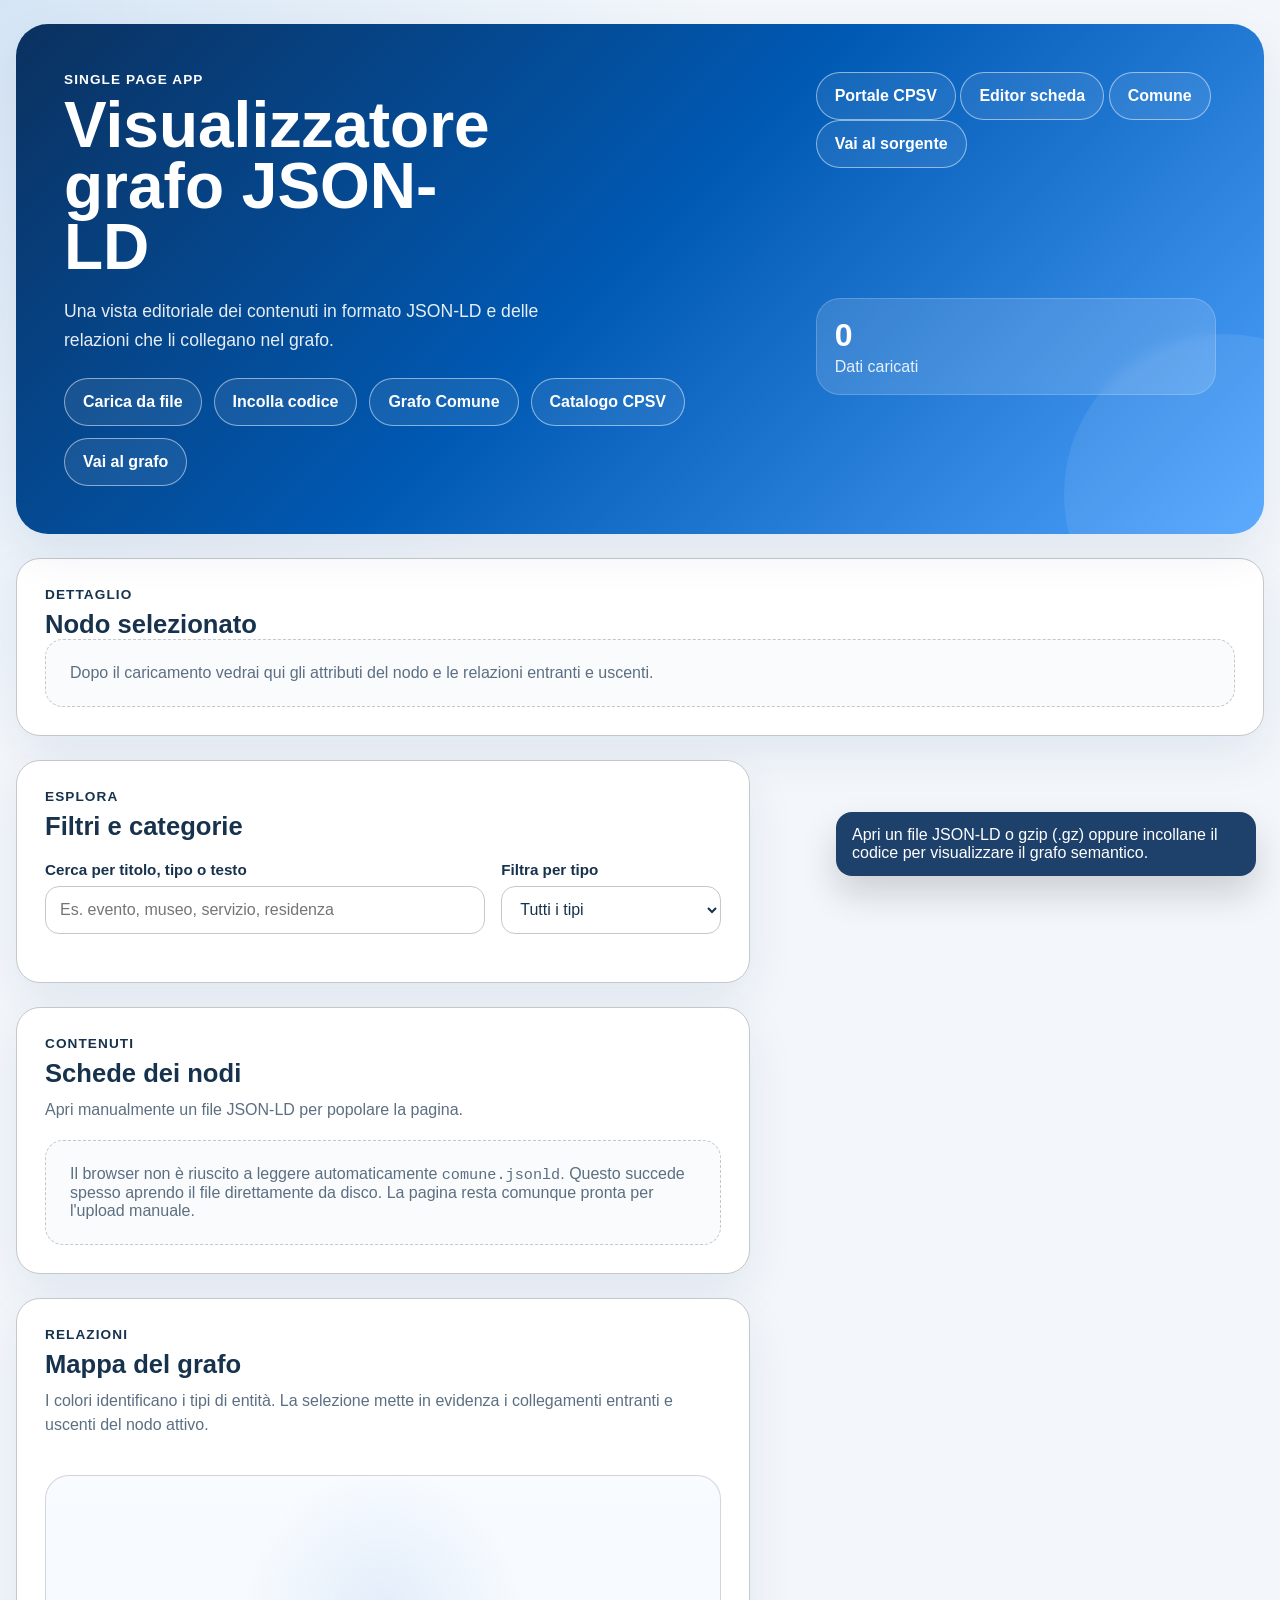
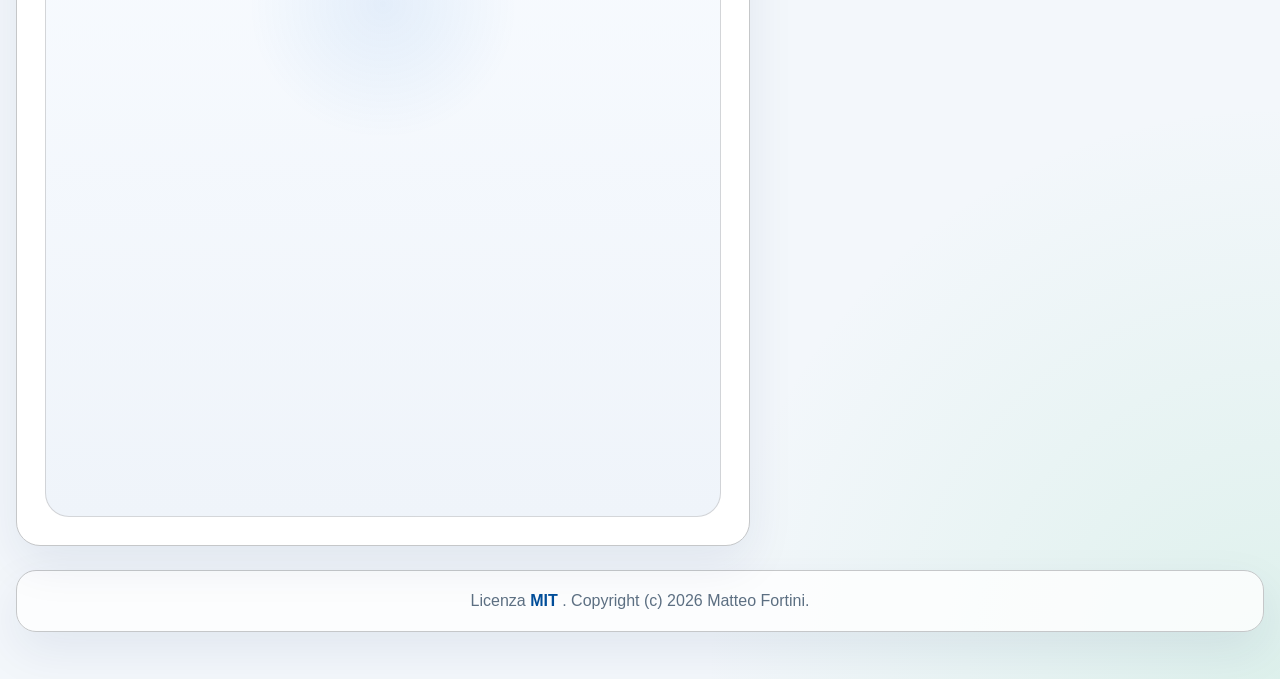
==== commit 597a695d: "editor" ====
--- a/index.html
+++ b/index.html
@@ -10,6 +10,9 @@
     <div class="page-shell">
       <header class="hero" aria-labelledby="page-title">
         <div class="hero__topbar">
+          <a class="ghost-link hero__github-link" href="./cpsv.html">Portale CPSV</a>
+          <a class="ghost-link hero__github-link" href="./scheda-cpsv.html">Editor scheda</a>
+          <a class="ghost-link hero__github-link" href="./comune.html">Comune</a>
           <a
             class="ghost-link hero__github-link"
             href="https://github.com/mfortini/JSON-LD-viz"
@@ -40,7 +43,7 @@
             />
             <button type="button" id="paste-btn" class="ghost-button">Incolla codice</button>
             <a class="ghost-link" href="./comune.html">Grafo Comune</a>
-            <a class="ghost-link" href="./cpsv.html">Catalogo CPSV</a>
+            <a class="ghost-link" href="./catalogo-cpsv/">Catalogo CPSV</a>
             <a class="ghost-link" href="#graph-panel">Vai al grafo</a>
           </div>
         </div>
